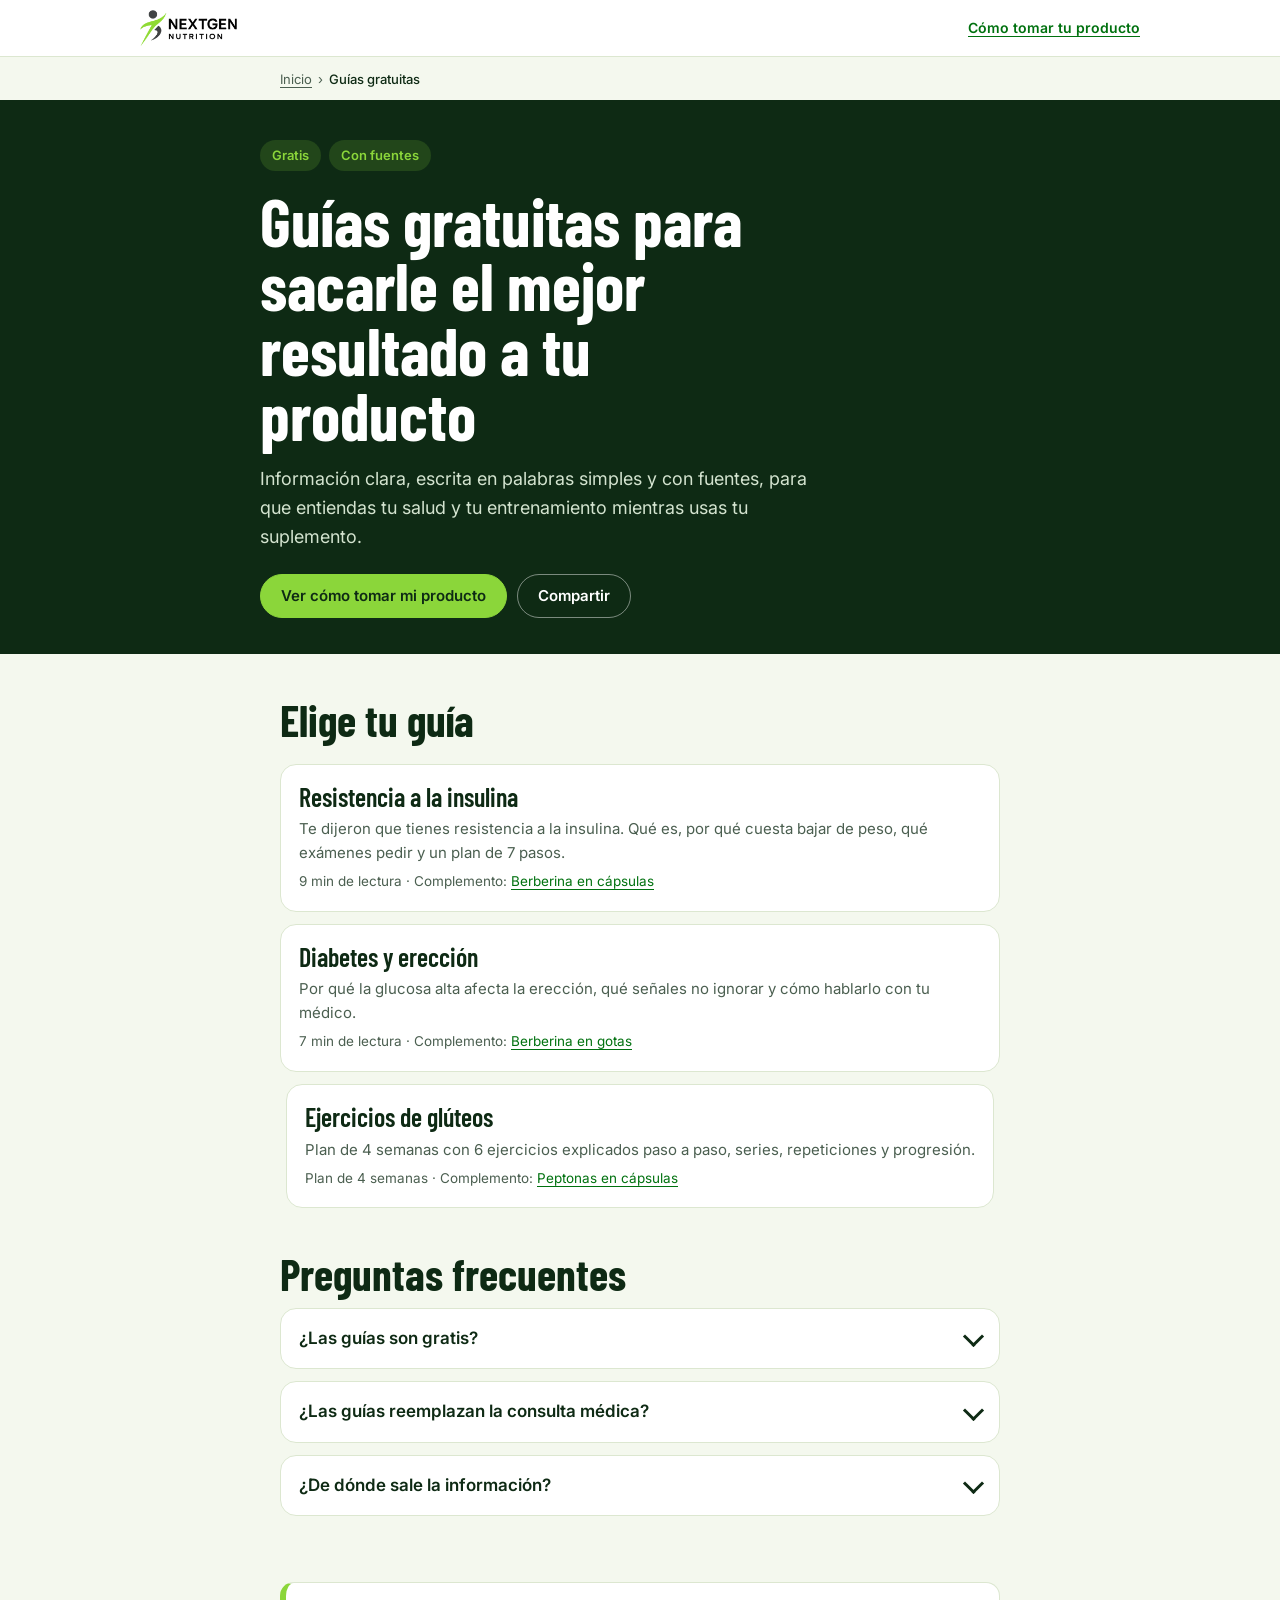
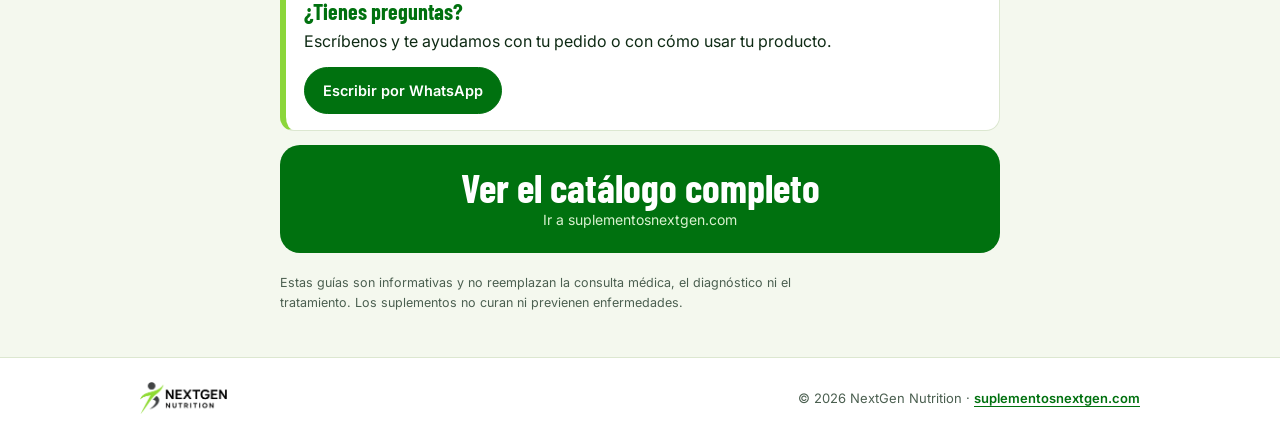
==== guias/index.html @ 3607316f "SEO: metas, schema, indice de guias, robots, sitemap, llms.txt, CTA movil y compartir" ====
<!doctype html>
<html lang="es-CO">
<head>
<meta charset="utf-8">
<meta name="viewport" content="width=device-width, initial-scale=1">
<title>Guías gratuitas de salud y entrenamiento | NextGen</title>
<meta name="description" content="Guías gratuitas de NextGen Nutrition: resistencia a la insulina, diabetes y erección, y ejercicios de glúteos. Informativas y con fuentes.">
<meta name="robots" content="index,follow,max-image-preview:large">
<meta name="theme-color" content="#0E2A14">
<link rel="canonical" href="https://como-tomar.suplementosnextgen.com/guias/">
<meta property="og:type" content="website">
<meta property="og:site_name" content="NextGen Nutrition">
<meta property="og:locale" content="es_CO">
<meta property="og:title" content="Guías gratuitas para sacarle el mejor resultado a tu producto">
<meta property="og:description" content="Resistencia a la insulina, diabetes y erección, y ejercicios de glúteos. Gratis y con fuentes.">
<meta property="og:url" content="https://como-tomar.suplementosnextgen.com/guias/">
<meta property="og:image" content="https://como-tomar.suplementosnextgen.com/nextgen-nutrition-como-tomar-og.png">
<meta property="og:image:width" content="1200">
<meta property="og:image:height" content="630">
<meta property="og:image:alt" content="Logo de NextGen Nutrition">
<meta name="twitter:card" content="summary_large_image">
<link rel="preconnect" href="https://fonts.googleapis.com">
<link rel="preconnect" href="https://fonts.gstatic.com" crossorigin>
<link href="https://fonts.googleapis.com/css2?family=Barlow+Condensed:wght@500;600;700&family=Inter:wght@400;500;600&display=swap" rel="stylesheet">
<link rel="stylesheet" href="/guias/guia.css">
<script async src="https://www.googletagmanager.com/gtag/js?id=G-GEWPQXDYVS"></script>
<script>
  window.dataLayer = window.dataLayer || [];
  function gtag(){ dataLayer.push(arguments); }
  gtag('js', new Date());
  gtag('config', 'G-GEWPQXDYVS');
</script>
<link rel="icon" href="/favicon.ico" sizes="any">
<link rel="icon" type="image/png" sizes="32x32" href="/favicon-32.png">
<link rel="apple-touch-icon" href="/apple-touch-icon.png">
<script type="application/ld+json">{"@context":"https://schema.org","@type":"CollectionPage","name":"Guías gratuitas de NextGen Nutrition","description":"Guías gratuitas de NextGen Nutrition: resistencia a la insulina, diabetes y erección, y ejercicios de glúteos. Informativas y con fuentes.","url":"https://como-tomar.suplementosnextgen.com/guias/","inLanguage":"es-CO","isPartOf":{"@type":"WebSite","name":"Cómo tomar tu producto | NextGen Nutrition","url":"https://como-tomar.suplementosnextgen.com/"},"publisher":{"@type":"OnlineStore","@id":"https://suplementosnextgen.com/#organization","name":"NextGen Nutrition","url":"https://suplementosnextgen.com/","logo":"https://como-tomar.suplementosnextgen.com/nextgen-nutrition-logo.png","areaServed":{"@type":"Country","name":"Colombia"},"contactPoint":{"@type":"ContactPoint","contactType":"customer service","telephone":"+573154115877","availableLanguage":"es","url":"https://wa.me/573154115877"}},"mainEntity":{"@type":"ItemList","itemListElement":[{"@type":"ListItem","position":1,"name":"Resistencia a la insulina","url":"https://como-tomar.suplementosnextgen.com/guias/resistencia-insulina/"},{"@type":"ListItem","position":2,"name":"Diabetes y erección","url":"https://como-tomar.suplementosnextgen.com/guias/diabetes-ereccion/"},{"@type":"ListItem","position":3,"name":"Ejercicios de glúteos","url":"https://como-tomar.suplementosnextgen.com/guias/ejercicios-gluteos/"}]}}</script>
<script type="application/ld+json">{"@context":"https://schema.org","@type":"FAQPage","inLanguage":"es-CO","mainEntity":[{"@type":"Question","name":"¿Las guías son gratis?","acceptedAnswer":{"@type":"Answer","text":"Sí. Son gratuitas y las puedes leer sin registrarte ni dejar tus datos."}},{"@type":"Question","name":"¿Las guías reemplazan la consulta médica?","acceptedAnswer":{"@type":"Answer","text":"No. Son informativas. Para diagnóstico, tratamiento o dudas sobre tu salud, consulta siempre con tu médico."}},{"@type":"Question","name":"¿De dónde sale la información?","acceptedAnswer":{"@type":"Answer","text":"Cada guía cita sus fuentes al final, entre ellas el NIDDK, revisiones científicas publicadas y guías de entrenamiento de fuerza."}}]}</script>
<script type="application/ld+json">{"@context":"https://schema.org","@type":"BreadcrumbList","itemListElement":[{"@type":"ListItem","position":1,"name":"Inicio","item":"https://como-tomar.suplementosnextgen.com/"},{"@type":"ListItem","position":2,"name":"Guías gratuitas","item":"https://como-tomar.suplementosnextgen.com/guias/"}]}</script>
</head>
<body>

<div class="topbar">
  <div class="topbar-in">
    <a class="logo" href="https://suplementosnextgen.com/" data-evento="ir_catalogo_guia" data-loc="barra_superior" aria-label="NextGen Nutrition, ir a la tienda"><img src="/nextgen-nutrition-logo.png" alt="NextGen Nutrition" width="97" height="36"></a>
    <a class="volver" href="/" data-evento="ir_como_tomar_guia" data-loc="barra_superior">Cómo tomar tu producto</a>
  </div>
</div>

<nav class="migas" aria-label="Ruta de navegación"><a href="/">Inicio</a><span aria-hidden="true">›</span><span aria-current="page">Guías gratuitas</span></nav>

<header class="hero">
  <div class="hero-in">
    <div class="tags"><span class="tag">Gratis</span><span class="tag">Con fuentes</span></div>
    <h1>Guías gratuitas para sacarle el mejor resultado a tu producto</h1>
    <p>Información clara, escrita en palabras simples y con fuentes, para que entiendas tu salud y tu entrenamiento mientras usas tu suplemento.</p>
    <div class="hero-acts">
      <a class="hbtn" href="/" data-evento="ir_como_tomar_guia" data-loc="hero_cta">Ver cómo tomar mi producto</a>
      <button class="hbtn ghost" type="button" data-compartir="hero">Compartir</button>
    </div>
  </div>
</header>

<article>
  <section class="parte">
    <h2>Elige tu guía</h2>
    <div class="tarjetas" style="grid-template-columns:1fr">
      <article class="tarjeta guia-card">
        <h3><a href="/guias/resistencia-insulina/" data-evento="ir_guia_indice" data-loc="tarjeta">Resistencia a la insulina</a></h3>
        <span>Te dijeron que tienes resistencia a la insulina. Qué es, por qué cuesta bajar de peso, qué exámenes pedir y un plan de 7 pasos.</span>
        <span class="meta">9 min de lectura · Complemento: <a href="/#berberina-capsulas" data-evento="ir_producto_guia" data-loc="indice">Berberina en cápsulas</a></span>
      </article>
      <article class="tarjeta guia-card">
        <h3><a href="/guias/diabetes-ereccion/" data-evento="ir_guia_indice" data-loc="tarjeta">Diabetes y erección</a></h3>
        <span>Por qué la glucosa alta afecta la erección, qué señales no ignorar y cómo hablarlo con tu médico.</span>
        <span class="meta">7 min de lectura · Complemento: <a href="/#berberina-gotas" data-evento="ir_producto_guia" data-loc="indice">Berberina en gotas</a></span>
      </article>
      <article class="tarjeta guia-card">
        <h3><a href="/guias/ejercicios-gluteos/" data-evento="ir_guia_indice" data-loc="tarjeta">Ejercicios de glúteos</a></h3>
        <span>Plan de 4 semanas con 6 ejercicios explicados paso a paso, series, repeticiones y progresión.</span>
        <span class="meta">Plan de 4 semanas · Complemento: <a href="/#peptonas-capsulas" data-evento="ir_producto_guia" data-loc="indice">Peptonas en cápsulas</a></span>
      </article>
    </div>
  </section>

  <section class="parte" id="preguntas">
    <h2>Preguntas frecuentes</h2>
    <details>
      <summary>¿Las guías son gratis?</summary>
      <div class="detalle"><p>Sí. Son gratuitas y las puedes leer sin registrarte ni dejar tus datos.</p></div>
    </details>
    <details>
      <summary>¿Las guías reemplazan la consulta médica?</summary>
      <div class="detalle"><p>No. Son informativas. Para diagnóstico, tratamiento o dudas sobre tu salud, consulta siempre con tu médico.</p></div>
    </details>
    <details>
      <summary>¿De dónde sale la información?</summary>
      <div class="detalle"><p>Cada guía cita sus fuentes al final, entre ellas el NIDDK, revisiones científicas publicadas y guías de entrenamiento de fuerza.</p></div>
    </details>
  </section>
</article>

<div id="fin"></div>

<section class="cierre">
  <div class="callout">
    <b>¿Tienes preguntas?</b>
    <p>Escríbenos y te ayudamos con tu pedido o con cómo usar tu producto.</p>
    <div class="botones"><a class="btn lleno" id="wa" href="#" target="_blank" rel="noopener" data-evento="whatsapp_guia" data-loc="cierre">Escribir por WhatsApp</a></div>
  </div>
  <a class="cta-big" href="https://suplementosnextgen.com/" data-evento="ir_catalogo_guia" data-loc="boton_grande" style="margin-top:14px">
    <b>Ver el catálogo completo</b>
    <span>Ir a suplementosnextgen.com</span>
  </a>
  <p class="legal">Estas guías son informativas y no reemplazan la consulta médica, el diagnóstico ni el tratamiento. Los suplementos no curan ni previenen enfermedades.</p>
</section>

<footer class="site-foot">
  <div class="site-foot-in">
    <a class="logo" href="https://suplementosnextgen.com/" data-evento="ir_catalogo_guia" data-loc="footer" aria-label="NextGen Nutrition, ir a la tienda"><img src="/nextgen-nutrition-logo.png" alt="NextGen Nutrition" width="86" height="32" loading="lazy"></a>
    <p>© 2026 NextGen Nutrition · <a class="shop" href="https://suplementosnextgen.com/" data-evento="ir_catalogo_guia" data-loc="footer">suplementosnextgen.com</a></p>
  </div>
</footer>

<div class="fijo" id="fijo">
  <a class="f1" href="/" data-evento="ir_como_tomar_guia" data-loc="cta_fijo_movil">Cómo tomar mi producto</a>
  <a class="f2" id="waFijo" href="#" target="_blank" rel="noopener" data-evento="whatsapp_guia" data-loc="cta_fijo_movil" aria-label="Escribir por WhatsApp">WhatsApp</a>
</div>

<script>
(function(){
  var PAGINA = 'guias_indice';
  var WA = 'https://wa.me/573154115877?text=' + encodeURIComponent('Hola, vi las guías gratuitas y tengo una pregunta.');
  function track(n,p){ try{ if(window.gtag){ p=p||{}; p.pagina=PAGINA; gtag('event',n,p); } }catch(e){} }
  ['wa','waFijo'].forEach(function(id){ var a=document.getElementById(id); if(a) a.href=WA; });
  document.addEventListener('click', function(e){
    var a = e.target.closest && e.target.closest('a[data-evento]');
    if(a){ track(a.getAttribute('data-evento'), {ubicacion: a.getAttribute('data-loc') || 'otro'}); }
    var b = e.target.closest && e.target.closest('[data-compartir]');
    if(!b) return;
    var url = location.origin + location.pathname, texto = document.title;
    if(navigator.share){
      navigator.share({title: texto, url: url}).then(function(){ track('compartir_guia', {ubicacion: b.getAttribute('data-compartir'), metodo: 'nativo'}); }).catch(function(){});
    } else {
      window.open('https://wa.me/?text=' + encodeURIComponent(texto + ' ' + url), '_blank', 'noopener');
      track('compartir_guia', {ubicacion: b.getAttribute('data-compartir'), metodo: 'whatsapp'});
    }
  });
  var fijo = document.getElementById('fijo'), cierre = document.querySelector('.cierre');
  if(fijo && cierre && 'IntersectionObserver' in window){
    new IntersectionObserver(function(en){ en.forEach(function(x){ fijo.classList.toggle('oculto', x.isIntersecting); }); }, {threshold: 0.15}).observe(cierre);
  }
})();
</script>
</body>
</html>
---- guias/guia.css ----
/* Estilos compartidos de las guías de NextGen Nutrition.
   Usan los mismos colores y tipografías de la página "Cómo usar tu producto". */
:root{
  --green:#009B17;
  --green-deep:#00710F;
  --lime:#8BD63A;
  --ink:#0E2A14;
  --paper:#F4F8EE;
  --card:#FFFFFF;
  --line:#DCE7D0;
  --muted:#4B5F50;
  --warn-bg:#FFF6E0;
  --warn-line:#F0D590;
  --warn-ink:#6B4A00;
  --display:'Barlow Condensed','Arial Narrow',sans-serif;
  --body:'Inter',system-ui,-apple-system,'Segoe UI',Arial,sans-serif;
}
*{box-sizing:border-box;margin:0;padding:0}
html{scroll-behavior:smooth;scroll-padding-top:72px}
body{font-family:var(--body);background:var(--paper);color:var(--ink);line-height:1.6;-webkit-font-smoothing:antialiased}
img{display:block;max-width:100%}
a{color:var(--green-deep);text-underline-offset:3px}
button{font:inherit;color:inherit;background:none;border:0;cursor:pointer;text-align:left}
:focus-visible{outline:3px solid var(--lime);outline-offset:2px}

/* Barra superior */
.topbar{background:#fff;border-bottom:1px solid var(--line)}
.topbar-in{max-width:1040px;margin:0 auto;padding:10px 20px;display:flex;align-items:center;justify-content:space-between;gap:16px}
.logo img{height:36px;width:auto}
.topbar .volver{font-size:14px;font-weight:600;text-decoration:underline}

/* Portada */
.hero{background:var(--ink);color:#fff;padding:40px 20px 36px}
.hero-in{max-width:760px;margin:0 auto}
.tags{display:flex;flex-wrap:wrap;gap:8px;margin-bottom:18px}
.tag{font-size:13px;font-weight:600;padding:5px 12px;border-radius:999px;background:rgba(139,214,58,.16);color:var(--lime)}
.hero h1{font-family:var(--display);font-weight:700;font-size:clamp(40px,9vw,66px);line-height:.98;max-width:17ch}
.hero p{margin-top:18px;max-width:52ch;color:#D3E3CF;font-size:18px}

/* Índice fijo */
.indice{position:sticky;top:0;z-index:10;background:var(--paper);border-bottom:1px solid var(--line)}
.indice-in{max-width:760px;margin:0 auto;display:flex;gap:8px;overflow-x:auto;padding:12px 20px;scrollbar-width:none}
.indice-in::-webkit-scrollbar{display:none}
.indice a{flex:none;padding:8px 16px;border-radius:999px;border:1.5px solid var(--line);background:#fff;font-size:14px;font-weight:500;color:var(--muted);text-decoration:none}
.indice a:hover{border-color:var(--green);color:var(--green-deep)}

/* Lectura */
article{max-width:760px;margin:0 auto;padding:0 20px 8px}
.parte{padding-top:44px}
h2{font-family:var(--display);font-weight:700;font-size:clamp(32px,6vw,44px);line-height:1;color:var(--ink)}
h3{font-family:var(--display);font-weight:600;font-size:24px;line-height:1.1;margin-top:26px}
p{font-size:17px;margin-top:14px;max-width:66ch}
strong{font-weight:600}
.sub{color:var(--muted);font-size:15px}

/* Recuadros */
.callout{margin-top:22px;background:#fff;border:1.5px solid var(--line);border-left:6px solid var(--lime);border-radius:14px;padding:16px 18px}
.callout p{margin-top:0;font-size:16px}
.callout p+p{margin-top:10px}
.callout b{display:block;font-family:var(--display);font-weight:700;font-size:22px;line-height:1.1;margin-bottom:6px;color:var(--green-deep)}
.alerta{background:var(--warn-bg);border-color:var(--warn-line);border-left-color:#E0A21A}
.alerta b{color:var(--warn-ink)}

/* Pasos en secuencia */
.pasos{list-style:none;counter-reset:paso;margin-top:22px;display:grid;gap:14px}
.pasos li{counter-increment:paso;position:relative;background:#fff;border:1.5px solid var(--line);border-radius:16px;padding:16px 18px 16px 62px}
.pasos li::before{content:counter(paso);position:absolute;left:16px;top:14px;width:34px;height:34px;border-radius:50%;background:var(--lime);color:var(--ink);font-family:var(--display);font-weight:700;font-size:22px;display:grid;place-items:center;line-height:1}
.pasos strong{display:block;font-size:17px}
.pasos span{display:block;margin-top:4px;font-size:15.5px;color:var(--muted)}

/* Tarjetas */
.tarjetas{margin-top:22px;display:grid;grid-template-columns:1fr;gap:12px}
@media(min-width:560px){.tarjetas{grid-template-columns:1fr 1fr}}
.tarjeta{background:#fff;border:1.5px solid var(--line);border-radius:16px;padding:14px 16px}
.tarjeta strong{display:block;font-size:16px}
.tarjeta span{display:block;margin-top:3px;font-size:14.5px;color:var(--muted)}

/* Cifras */
.cifras{margin-top:22px;display:grid;grid-template-columns:1fr;gap:12px}
@media(min-width:560px){.cifras{grid-template-columns:repeat(3,1fr)}}
.cifra{background:var(--ink);color:#fff;border-radius:16px;padding:18px}
.cifra b{display:block;font-family:var(--display);font-weight:700;font-size:44px;line-height:.9;color:var(--lime)}
.cifra span{display:block;margin-top:8px;font-size:14.5px;color:#D3E3CF}

/* Tablas */
.tabla-wrap{margin-top:22px;overflow-x:auto;border:1.5px solid var(--line);border-radius:16px;background:#fff}
table{width:100%;border-collapse:collapse;font-size:15px;min-width:520px}
th,td{text-align:left;padding:12px 14px;border-bottom:1px solid var(--line);vertical-align:top}
th{font-family:var(--display);font-weight:600;font-size:18px;background:#EEF4E6}
tr:last-child td{border-bottom:0}

/* Preguntas y ejercicios desplegables */
details{margin-top:12px;background:#fff;border:1.5px solid var(--line);border-radius:16px;overflow:hidden}
details[open]{border-color:var(--green)}
summary{list-style:none;cursor:pointer;padding:16px 18px;font-weight:600;font-size:17px;display:flex;justify-content:space-between;align-items:center;gap:12px}
summary::-webkit-details-marker{display:none}
summary::after{content:"";flex:none;width:12px;height:12px;border-right:3px solid var(--ink);border-bottom:3px solid var(--ink);transform:rotate(45deg);margin-top:-4px;transition:transform .2s}
details[open] summary::after{transform:rotate(-135deg);margin-top:4px}
.detalle{padding:0 18px 18px}
.detalle p:first-child{margin-top:0}
.detalle .pasos{margin-top:14px}
.detalle .pasos li{border-radius:12px;padding:12px 14px 12px 56px;background:var(--paper)}
.detalle .pasos li::before{left:12px;top:10px;width:32px;height:32px;font-size:20px}

/* Producto recomendado */
.producto{margin-top:26px;background:#fff;border:1.5px solid var(--green);border-radius:20px;padding:18px;display:grid;grid-template-columns:96px 1fr;gap:16px;align-items:center;box-shadow:0 8px 24px rgba(0,155,23,.1)}
.producto .foto{width:96px;height:96px;border-radius:14px;background:#EEF4E6;overflow:hidden}
.producto .foto img{width:100%;height:100%;object-fit:contain}
.producto h3{margin-top:0;font-size:26px}
.producto p{margin-top:4px;font-size:15px;color:var(--muted)}
.botones{margin-top:12px;display:flex;flex-wrap:wrap;gap:10px}
.btn{display:inline-block;padding:11px 18px;border-radius:999px;font-weight:600;font-size:14.5px;text-decoration:none;border:1.5px solid var(--green-deep);color:var(--green-deep);background:#fff}
.btn.lleno{background:var(--green-deep);color:#fff}
.btn:hover{background:var(--green);border-color:var(--green);color:#fff}

/* Cierre */
.cierre{max-width:760px;margin:0 auto;padding:36px 20px 8px}
.cta-big{display:grid;gap:2px;justify-items:center;text-align:center;padding:22px 20px;border-radius:20px;background:var(--green-deep);color:#fff;text-decoration:none;transition:background .15s,transform .15s}
.cta-big:hover{background:var(--green);transform:translateY(-2px)}
.cta-big b{font-family:var(--display);font-weight:700;font-size:clamp(28px,7vw,40px);line-height:1}
.cta-big span{font-size:14px;color:#D9F2D0}
.guias-hermanas{margin-top:26px}
.guias-hermanas h2{font-size:30px}
.legal{margin-top:20px;font-size:12.5px;color:var(--muted);max-width:70ch}
.fuentes{margin-top:18px;font-size:13px;color:var(--muted)}
.fuentes a{display:block;margin-top:6px;font-size:13px}

.site-foot{margin-top:36px;background:#fff;border-top:1px solid var(--line)}
.site-foot-in{max-width:1040px;margin:0 auto;padding:24px 20px;display:flex;flex-wrap:wrap;align-items:center;justify-content:space-between;gap:14px 24px}
.site-foot .logo img{height:32px}
.site-foot p{font-size:13px;color:var(--muted);margin:0}
.site-foot a.shop{font-weight:600}

@media(max-width:560px){
  table{min-width:0;font-size:13.5px}
  th,td{padding:10px 8px}
  th{font-size:16px}
}
@media(max-width:420px){
  .producto{grid-template-columns:1fr}
  .producto .foto{width:88px;height:88px}
}
@media(prefers-reduced-motion:reduce){*{transition:none!important;scroll-behavior:auto!important}}

/* Migas de pan, resumen, acciones del hero, barra fija en móvil */
.migas{max-width:760px;margin:0 auto;padding:12px 20px 10px;font-size:13px;color:var(--muted);display:flex;flex-wrap:wrap;gap:6px;align-items:center}
.migas a{color:var(--muted)}
.migas a:hover{color:var(--green-deep)}
.migas [aria-current]{color:var(--ink);font-weight:500}
.resumen ul{margin:8px 0 0 20px}
.resumen li{font-size:16px;margin-top:6px}
.hero-acts{display:flex;flex-wrap:wrap;gap:10px;margin-top:22px}
.hbtn{display:inline-flex;align-items:center;justify-content:center;padding:12px 20px;border-radius:999px;font:inherit;font-weight:600;font-size:15px;line-height:1.2;text-decoration:none;text-align:center;background:var(--lime);color:var(--ink);border:1.5px solid var(--lime);cursor:pointer}
.hbtn:hover{filter:brightness(1.05)}
.hbtn.ghost{background:transparent;color:#fff;border-color:rgba(255,255,255,.45)}
.hbtn.ghost:hover{background:rgba(255,255,255,.1)}
.botones .btn{font:inherit;font-weight:600;font-size:14.5px;cursor:pointer;text-align:center}
.fijo{display:none}
@media(max-width:700px){
  .fijo{display:flex;gap:10px;position:fixed;left:0;right:0;bottom:0;z-index:30;padding:10px 14px calc(10px + env(safe-area-inset-bottom));background:#fff;border-top:1px solid var(--line);box-shadow:0 -6px 20px rgba(14,42,20,.1);transition:transform .25s}
  .fijo.oculto{transform:translateY(120%)}
  .fijo a{display:flex;align-items:center;justify-content:center;min-height:46px;border-radius:999px;font-weight:600;font-size:15px;text-decoration:none}
  .fijo .f1{flex:1;background:var(--green-deep);color:#fff}
  .fijo .f2{flex:none;padding:0 18px;background:var(--lime);color:var(--ink)}
  body{padding-bottom:76px}
}

/* Tarjetas de guía en el índice */
.guia-card{display:grid;gap:6px;padding:18px}
.guia-card h3{margin-top:0;font-size:26px}
.guia-card h3 a{text-decoration:none;color:var(--ink)}
.guia-card h3 a:hover{color:var(--green-deep);text-decoration:underline}
.guia-card span{font-size:15px;color:var(--muted);margin-top:0}
.guia-card .meta{font-size:13.5px}
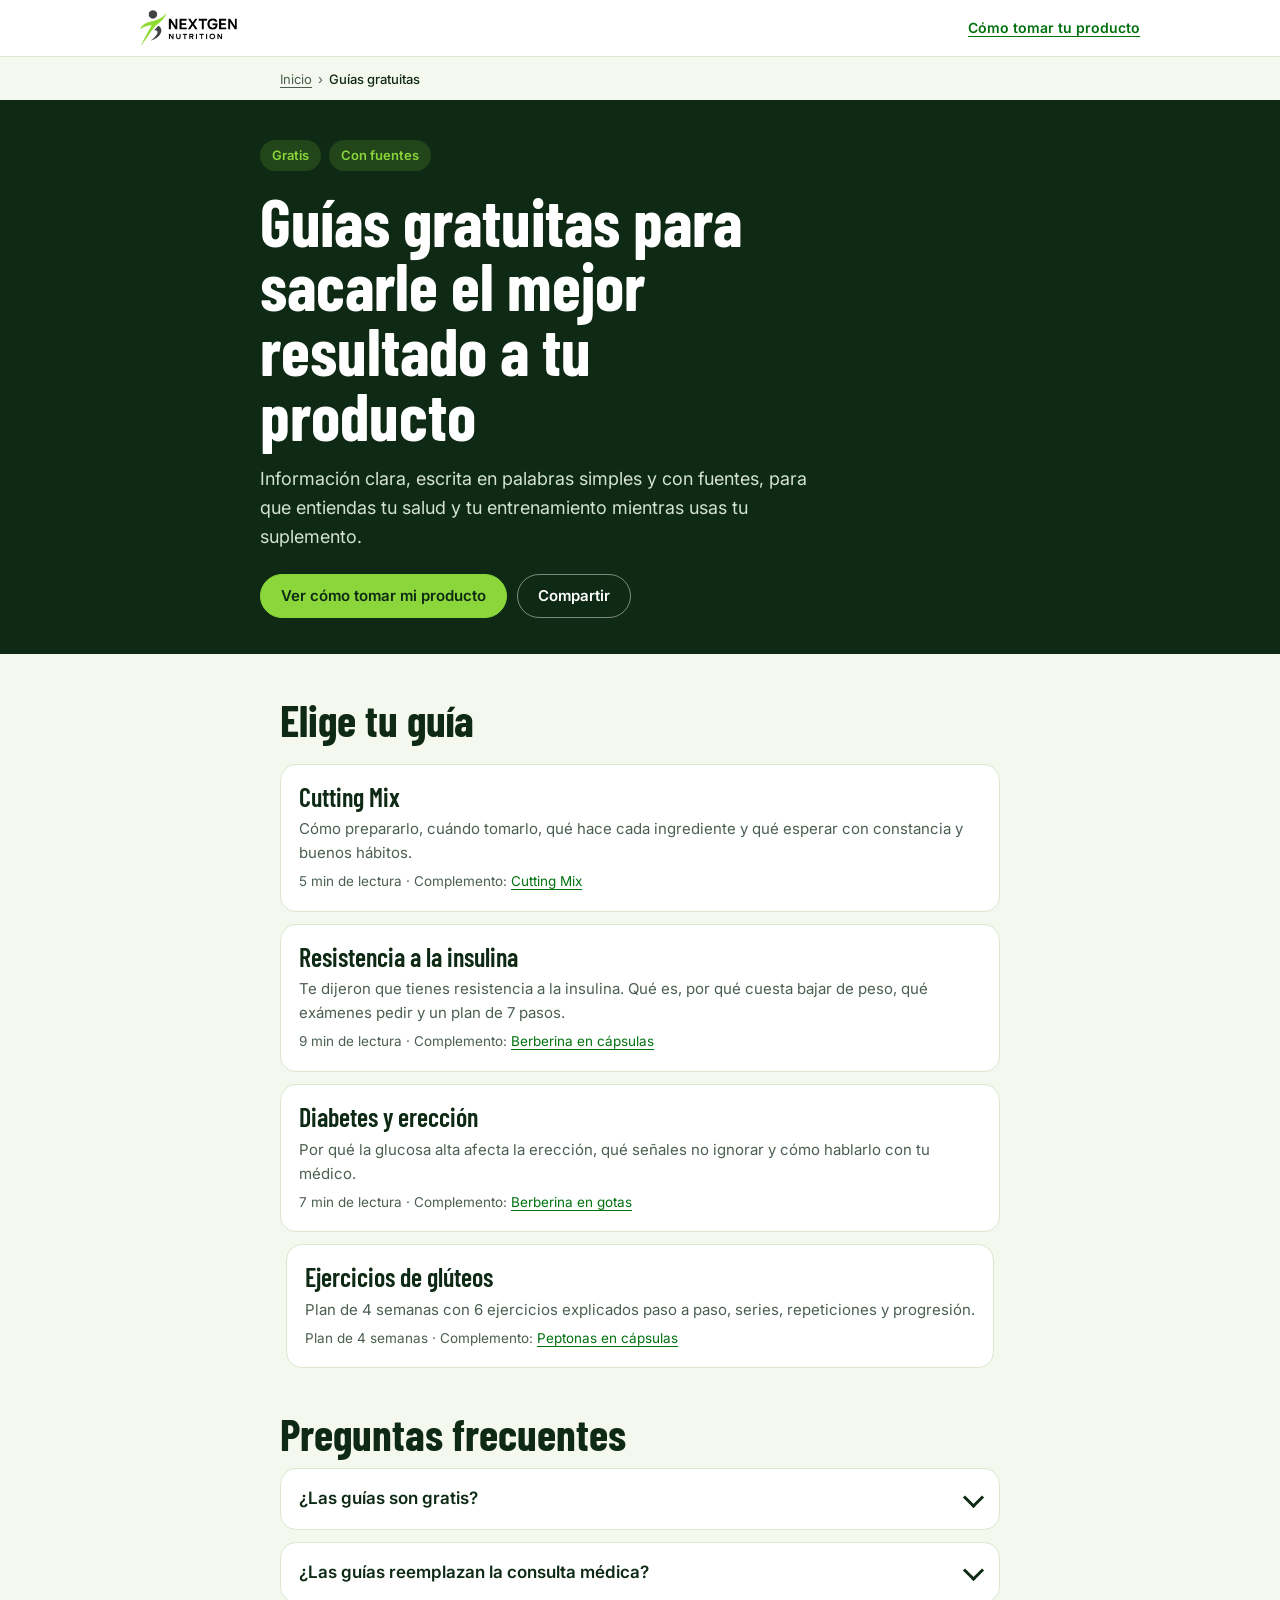
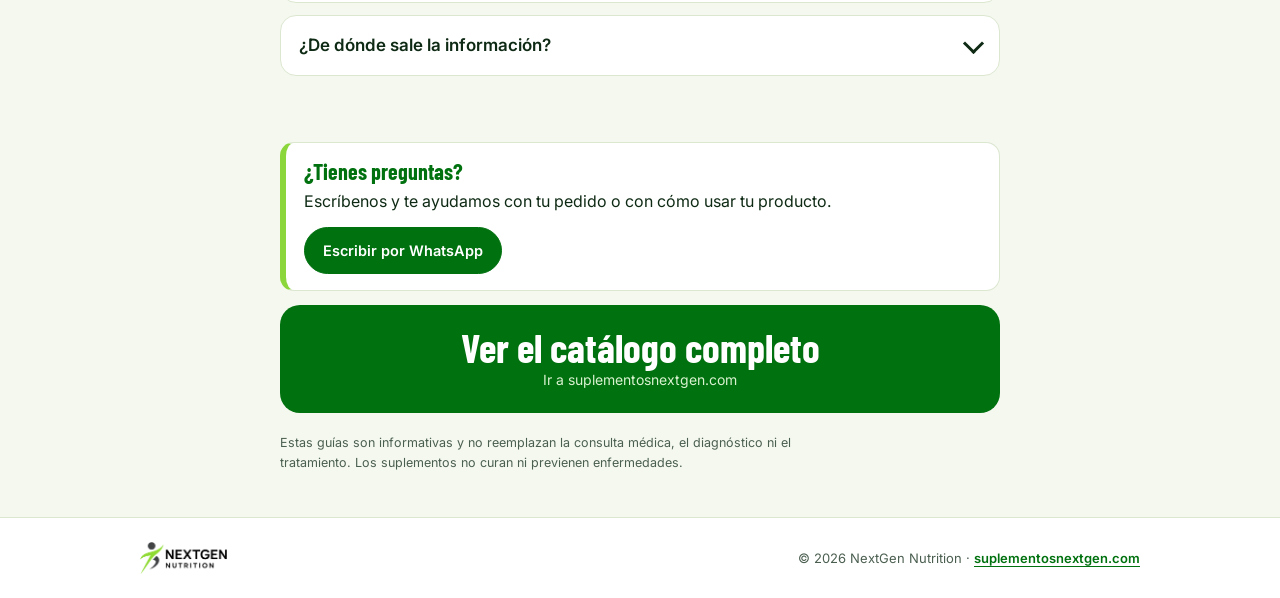
==== commit 2c0a745c: "Agrego guía gratuita del Cutting Mix y la enlazo en home, índice, sitemap y llms.txt Co-Authored-By:" ====
--- a/guias/index.html
+++ b/guias/index.html
@@ -4,7 +4,7 @@
 <meta charset="utf-8">
 <meta name="viewport" content="width=device-width, initial-scale=1">
 <title>Guías gratuitas de salud y entrenamiento | NextGen</title>
-<meta name="description" content="Guías gratuitas de NextGen Nutrition: resistencia a la insulina, diabetes y erección, y ejercicios de glúteos. Informativas y con fuentes.">
+<meta name="description" content="Guías gratuitas de NextGen Nutrition: Cutting Mix, resistencia a la insulina, diabetes y erección, y ejercicios de glúteos. Informativas y con fuentes.">
 <meta name="robots" content="index,follow,max-image-preview:large">
 <meta name="theme-color" content="#0E2A14">
 <link rel="canonical" href="https://como-tomar.suplementosnextgen.com/guias/">
@@ -64,6 +64,11 @@
   <section class="parte">
     <h2>Elige tu guía</h2>
     <div class="tarjetas" style="grid-template-columns:1fr">
+      <article class="tarjeta guia-card">
+        <h3><a href="/guias/cutting-mix/" data-evento="ir_guia_indice" data-loc="tarjeta">Cutting Mix</a></h3>
+        <span>Cómo prepararlo, cuándo tomarlo, qué hace cada ingrediente y qué esperar con constancia y buenos hábitos.</span>
+        <span class="meta">5 min de lectura · Complemento: <a href="/#cutting-mix" data-evento="ir_producto_guia" data-loc="indice">Cutting Mix</a></span>
+      </article>
       <article class="tarjeta guia-card">
         <h3><a href="/guias/resistencia-insulina/" data-evento="ir_guia_indice" data-loc="tarjeta">Resistencia a la insulina</a></h3>
         <span>Te dijeron que tienes resistencia a la insulina. Qué es, por qué cuesta bajar de peso, qué exámenes pedir y un plan de 7 pasos.</span>
